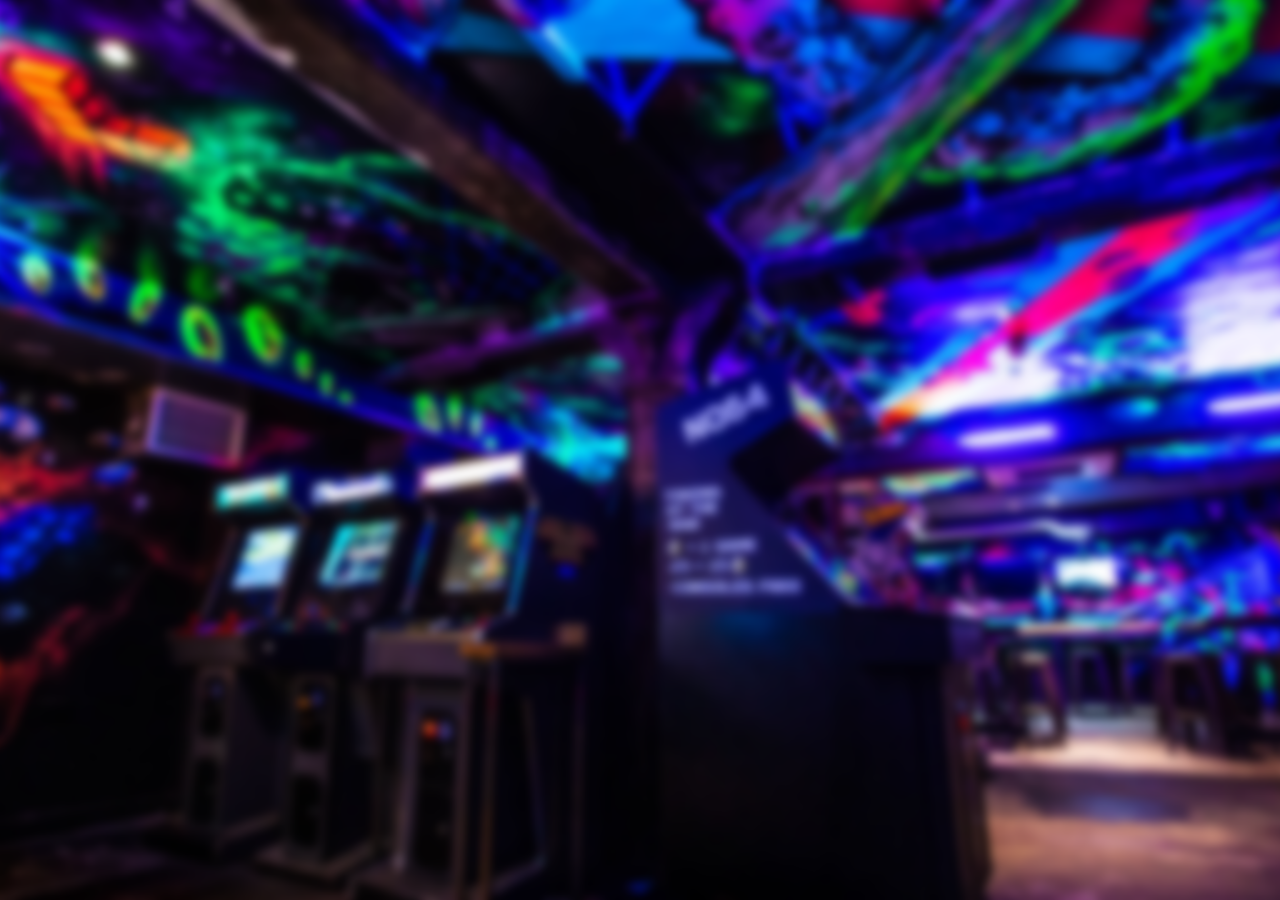
==== drumkit.html @ 2a6be532 ". ." ====
<!DOCTYPE html>
<html lang="en">
<head>
    <meta charset="UTF-8">
    <meta http-equiv="X-UA-Compatible" content="IE=edge">
    <meta name="viewport" content="width=device-width, initial-scale=1.0">
    <link rel="stylesheet" href="keycode.css">    
    <title>Document</title>
</head>
<body>


    


<script src="welcomemsg.js"></script>
<script src="keycode.js"></script>
</body>
</html>
---- keycode.css ----
@import url('https://fonts.googleapis.com/css2?family=Comfortaa:wght@700&family=Kanit:wght@500&display=swap');

html {
    /* 62.5% of 16px base font size is 10px */
    font-size: 62.5%;
}
/* 
#task-box {
    display: none;
} */

.hidden {
    display:none;
}

.base-body {
    color:red;
}

.dark-mode {
    color:red;
}

loginForm {
    width: 100px;

}

button {
    background-color: black;
    padding: 15px;
    border: 2px solid (140, 140, 140);
}

button:hover {
    background-color: black;
    color: black;
    border: 2px solid rgb(44, 44, 44);
    border-radius: 4px;
    cursor: pointer;
}


* {
    box-sizing: border-box;
    font-family: 'Kanit', sans-serif;
    color: white;
    font-size: 20px;}
    
#navbar {
    display:flex;
    flex-wrap: wrap;
    justify-content: center;
    background: hsl(260 89% 31% / 50%);
    /* background: green; */
    backdrop-filter: blur(3rem);
    border-radius: 1rem;
    padding: 1.5rem;
    min-width: 20rem;
    max-width: 75rem;
    /* font-size: 20px; */
    margin: 0 auto;
    gap: 1rem;
    color: white;
    border-radius: 0.5rem;
    border-style: solid;
    border-width: 0.15rem;
}

#navbar a{
    max-block-size: 100%;
    text-decoration : none;
    font-size: 16px;
    color: #ffffff;
    background-color: hsl(260 39% 31% / 25%);
    /* background-color: hsl(260 39% 31% / 25%); */

    border-radius: 1rem;
    padding:0.5rem;
    transition: all 250ms ease;
}

#navbar a:hover,
:focus{
    padding: 0.5rem 1rem 0.5rem 1rem;
    color: #e6a5bb;
}

ul {
    list-style-type: circle;
    font-size: 10px;
}

#logosize{
    width: 200px;
    transition: width 250ms ease;
    opacity: 0;
    animation: fadeinlogo 600ms ease-out forwards;
    animation-delay: 0.4s;
}

@keyframes fadeinlogo {
    0%{
        transform: translateY(110%);
        opacity: 0;
    }
    30%{
        opacity:0;
    }
    100%{
        transform: translateY(0);
        opacity: 100%;
    }
}
/* 
.froglogo{
    height: 20rem;
    overflow: hidden;
} */

#logosize:hover{
    width:250px
}

h1.index {
    font-size: clamp(3rem, 6vw, 5rem);
    color:white;
    margin: 50px 0px 0px 0px;
}

h1.contact{
    font-size: clamp(3rem, 12vw, 5rem);
    color:white;
    margin: 50px 0px 0px 0px;
}
h1.about{
    font-size: clamp(3rem, 12vw, 5rem);
    color:white;
    margin: 50px 0px 0px 0px;
}

h2 {
    font-size: clamp(1rem, 6vw, 3rem);
    color:white;
    margin-top: 0%;
}

.promocode{
    font-size: 2rem;
    color: white;
    max-width: 50rem;
    margin: 4rem auto;
    padding: 1rem 3rem 1rem 3rem;
    background: hsl(260 89% 31% / 50%);
    backdrop-filter: blur(2rem);
    border-radius: 0.5rem;
    border-style: solid;
    border-width: 0.15rem;
}

.boxtext{

    font-size:13px;
}

.listtext{

    font-size:10px;
}

.specialheading{
    font-size: 2rem;
    color: white;
    max-width: 75rem;
    margin: 4rem auto;
    padding: 1rem 3rem 1rem 3rem;
    background: hsl(260 89% 31% / 50%);
    backdrop-filter: blur(2rem);
    border-radius: 0.5rem;
    border-style: solid;
    border-width: 0.15rem;
}

.specialheading3{
    flex: auto;
    font-size: 2rem;
    color: white;
    max-width: 75rem;
    /* width: 75%; */
    /* max-width: 50%; */
    margin: 4rem auto;
    padding: 1rem 3rem 1rem 3rem;
    background: hsl(260 89% 31% / 50%);
    backdrop-filter: blur(2rem);
    border-radius: 0.5rem;
    border-style: solid;
    border-width: 0.15rem;
}


.specialheading2{
    font-size: 1.5rem;
    color: white;
    max-width: 50rem;
    margin: 4rem auto;
    padding: 1rem 3rem 1rem 3rem;
    background: hsl(260 89% 31% / 50%);
    backdrop-filter: blur(2rem);
    border-radius: 0.5rem;
    border-style: solid;
    border-width: 0.15rem;
}

.specialheading3{
    font-size: 1.7rem;
    color: white;
    min-width: 500px;
    max-width: 50rem;
    margin: 4rem auto;
    padding: 1rem 3rem 1rem 3rem;
    background: hsl(260 89% 31% / 50%);
    backdrop-filter: blur(2rem);
    border-radius: 0.5rem;
    border-style: solid;
    border-width: 0.15rem;
}

.specialheading4{
    font-size: 1.5rem;
    color: white;
    min-width: 300px;
    /* max-width: 50rem; */
    margin: 4rem auto;
    padding: 1rem 3rem 1rem 3rem;
    background: hsl(260 89% 31% / 50%);
    backdrop-filter: blur(2rem);
    border-radius: 0.5rem;
    border-style: solid;
    border-width: 0.15rem;
}

.center{
    text-align: center;
}

body{
    background-image: url("background2.png");
    background-size:cover;
    background-repeat: no-repeat;
    background-attachment:fixed;
    background-position: center;
}

.imgadjust{
    display:flex;
    flex-wrap: wrap;
    width: 60%;
    margin:0 auto;
    align-content: center;
    min-width: 20%;
}

.imgadjust img{
    width: 32%;
    background: hsl(132 72% 39% / 60%);
    padding: 5px;
    border-radius: 15px; 
    margin: 0.3%;
}

@media (max-width: 50rem){
    .imgadjust{
        flex-direction: column;
    }
    .imgadjust img{
        width: 100%;
    }
    #contactscreen{
        flex-direction: column;
    }
    .contactimg{
        margin: 0 auto;
    }
}

#contactscreen{
    display:flex;
    justify-content: center;
    font-size: clamp(1rem, 4vw, 2rem);
    color:white;

}

.contactimg{
    min-width: 20rem;
    max-width: 25rem;
}

.contactimg img{
    width: 100%;
    animation: fadeinside 600ms ease-out forwards;
    opacity: 0;
    animation-delay: 0.4s;
}

@keyframes fadeinside {
    0%{
        transform: translateX(-110%);
        opacity: 0;
    }
    30%{
        opacity:0;
    }
    100%{
        transform: translateX(0);
        opacity: 100%;
    }
}

#contactlist{
    margin:0 auto;
    max-width: 50rem;
    padding: 1rem 3rem 1rem 3rem;
    background: hsl(132 72% 39% / 60%);  
    backdrop-filter: blur(2rem);
    border-radius: 2.5rem;
    border-style: solid;
    border-width: 0.5rem;
    border-color: white;
}

#contactlist p > span{
    font-family: Arial, Helvetica, sans-serif;
    font-weight: bold;
    justify-content: space-between
}



#readybutton{
    color:black;
    opacity:80;
}

#emailinput{
color:black;

}

#emailinput::placeholder{
    color: black;
    opacity:80;
}

#linebreaker1::after{
    content: "\a";
    white-space: pre;
}

#linebreaker2::before{
    content: "\a";
    white-space: pre;
}

#wallstcontact{
    /* height: 200px; */
    display:flex;
    /* width:auto; */
    justify-content: center;
    /* max-width: fit-content; */
    /* max-width: 1%; */
    
}

.wallstcontactimg img{
    min-width: 30%;
    /* height: 350px; */
    /* width: 80%; */
    /* max-height: 400px; */
    /* height: 300px; */
    padding: 1rem;
    background: hsl(260 89% 31% / 50%); 
    backdrop-filter: blur(2rem);
    /* border-radius: 3rem; */
    /* placeholder */
    border-style: solid;
    border-width: 0.15rem;
    border-color: white;
    opacity: 80%;
    /* max-width: fit-content; */
    /* animation: grow 600ms ease-out forwards; */
    /* opacity: 0; */
    /* animation-delay: 0.4s; */ 
    
}

.wallstcontactimg2 img{
    max-width: 40%;
    /* height: 350px; */
    /* width: 80%; */
    /* max-height: 400px; */
    /* height: 300px; */
    padding: 1rem;
    background: hsl(260 89% 31% / 50%); 
    backdrop-filter: blur(2rem);
    /* border-radius: 3rem; */
    /* placeholder */
    border-style: solid;
    border-width: 0.15rem;
    border-color: white;
    opacity: 80%;

}


#wallstreetarcade{
    /* height: 200px; */
    display:flex;
    /* width:auto; */
    justify-content: center;
    /* max-width: fit-content; */
    /* max-width: 1%; */
    
}

.wallstreetarcadeimg img{
    min-width: 90%;
    /* height: 350px; */
    /* width: 80%; */
    /* max-height: 400px; */
    /* height: 300px; */
    padding: 1rem;
    background: hsl(260 89% 31% / 50%); 
    backdrop-filter: blur(2rem);
    border-radius: 3rem;
    /* placeholder */
    border-style: solid;
    border-width: 0.15rem;
    border-color: white;
    opacity: 80%;
    /* max-width: fit-content; */
    /* animation: grow 600ms ease-out forwards; */
    /* opacity: 0; */
    /* animation-delay: 0.4s; */ 
    
}

.modalwallst {

    color:black;
}

.contactform {
font-size: 15px;

}

.biggerbtn {

font-size: 15px;

}

.wallstreetarcadeimg2 img{
    min-width: 90%;
    /* height: 350px; */
    /* width: 80%; */
    /* max-height: 400px; */
    /* height: 300px; */
    padding: 1rem;
    background: hsl(260 89% 31% / 50%); 
    backdrop-filter: blur(2rem);
    border-radius: 3rem;
    /* placeholder */
    border-style: solid;
    border-width: 0.15rem;
    border-color: white;
    opacity: 100%;
    /* max-width: fit-content; */
    /* animation: grow 600ms ease-out forwards; */
    /* opacity: 0; */
    /* animation-delay: 0.4s; */ 
    
}

@keyframes grow {
    0%{
        max-width: 0rem;
        opacity: 0;
    }
    100%{     
        min-width: 10rem;
        max-width: 27rem;
        opacity: 100%;
    }
}


#flex-container {
    display: flex;
    justify-content: center;

    

    /* background-color: DodgerBlue; */
}

#flex-container > div {
    margin: 3px;
    padding: 3px;
    justify-content: center;

}

#container2 {
    display: flex;
    justify-content: center;
    /* background-color: DodgerBlue; */
}

#container2 > div {
    margin: 13px;
    padding: 13px;
    justify-content: center;
}






#adjust1 {
    /* max-width:30%;
    width: 30%;
    width: 30vw;
    viewport-fit: 30%; */
    justify-content: center;

    /* width:30%; */
}

#adjust2 {
    /* min-width:70%; */
    justify-content: center;

}

.address {
    /* font-size:13px; */
    font-size: 10;
}

#waifu{
    /* height: 200px; */
    display:flex;
    justify-content: center;
    /* max-width: fit-content; */
    /* max-width: 1%; */
    
}

.waifuimg img{
    /* height: 10%;
    width: 50%; */
    /* viewheihght */
    min-height: 20%;
    max-height: 60%;
    /* max-height: 400px; */
    /* height: 300px; */
    padding: 1rem;
    background: hsl(260 89% 31% / 50%); 
    backdrop-filter: blur(2rem);
    border-radius: 3rem;
    border-style: solid;
    border-width: 0.15rem;
    border-color: white;
    /* max-width: fit-content; */
    /* animation: grow 600ms ease-out forwards; */
    /* opacity: 0; */
    /* animation-delay: 0.4s; */
    
}


input {
    width: 200px;
}



label {
    width: 150px;
    font-size: 15px;
    justify-content: left;
    text-align: left;
    padding: 15px;  
}

.labeltest {
    display: flex;
    align-items:center;
    justify-content: center;
/* alignment */

    /* flex-wrap: wrap; */
    width: 150px;
    font-size: 15px;
    /* text-align: left; */
    padding: 15px;  
}

.formcenter{
    align-self: center;
    align-items:center;
    justify-content: center;
    text-align: center;
}

form {
    text-align: center;
}

input {
    text-align: center;
}


/* 
justify-content
align-items
flex-direction
order
align-self
flex-wrap
flex-flow
align-content */


.container2507{
    display: flex;
    justify-content: center;
    align-items: center;
    /* height: 100vh; */
    /* font-family: 'Vibur', cursive;
    font-size: 2em; */
    /* color: #666; */
   }
   /* .fa{
     margin-left: 20px;
     color: #b3b300;
   } */
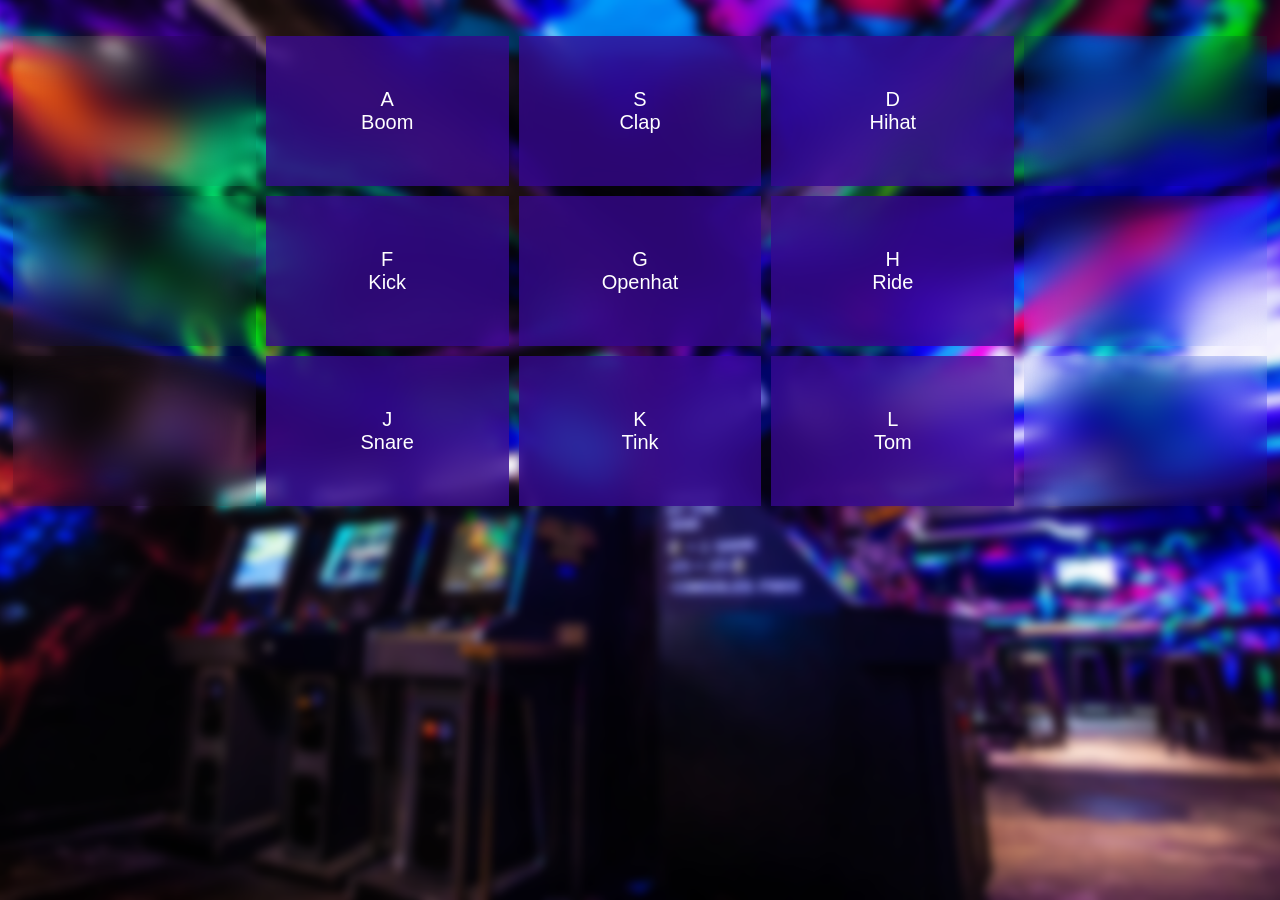
==== commit 23b392d1: ". ." ====
--- a/drumkit.html
+++ b/drumkit.html
@@ -4,16 +4,52 @@
     <meta charset="UTF-8">
     <meta http-equiv="X-UA-Compatible" content="IE=edge">
     <meta name="viewport" content="width=device-width, initial-scale=1.0">
-    <link rel="stylesheet" href="keycode.css">    
+    <link rel="stylesheet" href="drumkit.css">    
     <title>Document</title>
 </head>
 <body>
 
+<br>
 
-    
+    <div class="row">
+        <div class="col col2"></div>
+
+<!-- drums -->
+        <div class="col"><p class="center"> A<br>Boom</p></div>
+        <div class="col"><p class="center"> S<br>Clap</p></div>
+        <div class="col"><p class="center"> D<br>Hihat</p></div>
+<!-- end drums -->
+
+        <div class="col col2"></div>
+      </div>
 
 
-<script src="welcomemsg.js"></script>
-<script src="keycode.js"></script>
+      <div class="row">
+        <div class="col col2"></div>
+<!-- drums -->
+<div class="col"><p class="center"> F<br>Kick</p></div>
+<div class="col"><p class="center"> G<br>Openhat</p></div>
+<div class="col"><p class="center"> H<br>Ride</p></div>
+<!-- end drums -->
+        
+        <div class="col col2"></div>
+      </div>
+
+
+      <div class="row">
+        <div class="col col2"></div>
+<!-- drums -->
+<div class="col"><p class="center"> J<br>Snare</p></div>
+<div class="col"><p class="center"> K<br>Tink</p></div>
+<div class="col"><p class="center"> L<br>Tom</p></div>
+<!-- end drums -->
+        
+        <div class="col col2"></div>
+      </div>
+
+<br><br><br>
+
+
+<script src="drumkit.js"></script>
 </body>
 </html>
--- a/drumkit.css
+++ b/drumkit.css
@@ -0,0 +1,677 @@
+
+.row {
+    display: flex;
+    flex-wrap: wrap;
+  }
+  
+  .col {
+    flex: 1 0 18%; /* The important bit. This percentage decides your columns. 
+   The percent can be px. It just represents your minimum starting width.
+    */
+    margin: 5px;
+    background: hsl(260 89% 31% / 75%);
+    backdrop-filter: blur(2rem);
+    width: 150px;
+    height: 150px;
+    color: white;
+    display: flex;
+    align-items: center;
+    justify-content: center;
+  }
+
+  .col2 {
+    background: rgba(201, 76, 76, 0.0);
+  }
+
+
+  @import url('https://fonts.googleapis.com/css2?family=Comfortaa:wght@700&family=Kanit:wght@500&display=swap');
+
+html {
+    /* 62.5% of 16px base font size is 10px */
+    font-size: 62.5%;
+}
+/* 
+#task-box {
+    display: none;
+} */
+
+.hidden {
+    display:none;
+}
+
+.base-body {
+    color:red;
+}
+
+.dark-mode {
+    color:red;
+}
+
+loginForm {
+    width: 100px;
+
+}
+
+button {
+    background-color: black;
+    padding: 15px;
+    border: 2px solid (140, 140, 140);
+}
+
+button:hover {
+    background-color: black;
+    color: black;
+    border: 2px solid rgb(44, 44, 44);
+    border-radius: 4px;
+    cursor: pointer;
+}
+
+
+* {
+    box-sizing: border-box;
+    font-family: 'Kanit', sans-serif;
+    color: white;
+    font-size: 20px;}
+    
+#navbar {
+    display:flex;
+    flex-wrap: wrap;
+    justify-content: center;
+    background: hsl(260 89% 31% / 50%);
+    /* background: green; */
+    backdrop-filter: blur(3rem);
+    border-radius: 1rem;
+    padding: 1.5rem;
+    min-width: 20rem;
+    max-width: 75rem;
+    /* font-size: 20px; */
+    margin: 0 auto;
+    gap: 1rem;
+    color: white;
+    border-radius: 0.5rem;
+    border-style: solid;
+    border-width: 0.15rem;
+}
+
+#navbar a{
+    max-block-size: 100%;
+    text-decoration : none;
+    font-size: 16px;
+    color: #ffffff;
+    background-color: hsl(260 39% 31% / 25%);
+    /* background-color: hsl(260 39% 31% / 25%); */
+
+    border-radius: 1rem;
+    padding:0.5rem;
+    transition: all 250ms ease;
+}
+
+#navbar a:hover,
+:focus{
+    padding: 0.5rem 1rem 0.5rem 1rem;
+    color: #e6a5bb;
+}
+
+ul {
+    list-style-type: circle;
+    font-size: 10px;
+}
+
+#logosize{
+    width: 200px;
+    transition: width 250ms ease;
+    opacity: 0;
+    animation: fadeinlogo 600ms ease-out forwards;
+    animation-delay: 0.4s;
+}
+
+@keyframes fadeinlogo {
+    0%{
+        transform: translateY(110%);
+        opacity: 0;
+    }
+    30%{
+        opacity:0;
+    }
+    100%{
+        transform: translateY(0);
+        opacity: 100%;
+    }
+}
+/* 
+.froglogo{
+    height: 20rem;
+    overflow: hidden;
+} */
+
+#logosize:hover{
+    width:250px
+}
+
+h1.index {
+    font-size: clamp(3rem, 6vw, 5rem);
+    color:white;
+    margin: 50px 0px 0px 0px;
+}
+
+h1.contact{
+    font-size: clamp(3rem, 12vw, 5rem);
+    color:white;
+    margin: 50px 0px 0px 0px;
+}
+h1.about{
+    font-size: clamp(3rem, 12vw, 5rem);
+    color:white;
+    margin: 50px 0px 0px 0px;
+}
+
+h2 {
+    font-size: clamp(1rem, 6vw, 3rem);
+    color:white;
+    margin-top: 0%;
+}
+
+.promocode{
+    font-size: 2rem;
+    color: white;
+    max-width: 50rem;
+    margin: 4rem auto;
+    padding: 1rem 3rem 1rem 3rem;
+    background: hsl(260 89% 31% / 50%);
+    backdrop-filter: blur(2rem);
+    border-radius: 0.5rem;
+    border-style: solid;
+    border-width: 0.15rem;
+}
+
+.boxtext{
+
+    font-size:13px;
+}
+
+.listtext{
+
+    font-size:10px;
+}
+
+.specialheading{
+    font-size: 2rem;
+    color: white;
+    max-width: 75rem;
+    margin: 4rem auto;
+    padding: 1rem 3rem 1rem 3rem;
+    background: hsl(260 89% 31% / 50%);
+    backdrop-filter: blur(2rem);
+    border-radius: 0.5rem;
+    border-style: solid;
+    border-width: 0.15rem;
+}
+
+.specialheading3{
+    flex: auto;
+    font-size: 2rem;
+    color: white;
+    max-width: 75rem;
+    /* width: 75%; */
+    /* max-width: 50%; */
+    margin: 4rem auto;
+    padding: 1rem 3rem 1rem 3rem;
+    background: hsl(260 89% 31% / 50%);
+    backdrop-filter: blur(2rem);
+    border-radius: 0.5rem;
+    border-style: solid;
+    border-width: 0.15rem;
+}
+
+
+.specialheading2{
+    font-size: 1.5rem;
+    color: white;
+    max-width: 50rem;
+    margin: 4rem auto;
+    padding: 1rem 3rem 1rem 3rem;
+    background: hsl(260 89% 31% / 50%);
+    backdrop-filter: blur(2rem);
+    border-radius: 0.5rem;
+    border-style: solid;
+    border-width: 0.15rem;
+}
+
+.specialheading3{
+    font-size: 1.7rem;
+    color: white;
+    min-width: 500px;
+    max-width: 50rem;
+    margin: 4rem auto;
+    padding: 1rem 3rem 1rem 3rem;
+    background: hsl(260 89% 31% / 50%);
+    backdrop-filter: blur(2rem);
+    border-radius: 0.5rem;
+    border-style: solid;
+    border-width: 0.15rem;
+}
+
+.specialheading4{
+    font-size: 1.5rem;
+    color: white;
+    min-width: 300px;
+    /* max-width: 50rem; */
+    margin: 4rem auto;
+    padding: 1rem 3rem 1rem 3rem;
+    background: hsl(260 89% 31% / 50%);
+    backdrop-filter: blur(2rem);
+    border-radius: 0.5rem;
+    border-style: solid;
+    border-width: 0.15rem;
+}
+
+.center{
+    text-align: center;
+}
+
+body{
+    background-image: url("background2.png");
+    background-size:cover;
+    background-repeat: no-repeat;
+    background-attachment:fixed;
+    background-position: center;
+}
+
+.imgadjust{
+    display:flex;
+    flex-wrap: wrap;
+    width: 60%;
+    margin:0 auto;
+    align-content: center;
+    min-width: 20%;
+}
+
+.imgadjust img{
+    width: 32%;
+    background: hsl(132 72% 39% / 60%);
+    padding: 5px;
+    border-radius: 15px; 
+    margin: 0.3%;
+}
+
+@media (max-width: 50rem){
+    .imgadjust{
+        flex-direction: column;
+    }
+    .imgadjust img{
+        width: 100%;
+    }
+    #contactscreen{
+        flex-direction: column;
+    }
+    .contactimg{
+        margin: 0 auto;
+    }
+}
+
+#contactscreen{
+    display:flex;
+    justify-content: center;
+    font-size: clamp(1rem, 4vw, 2rem);
+    color:white;
+
+}
+
+.contactimg{
+    min-width: 20rem;
+    max-width: 25rem;
+}
+
+.contactimg img{
+    width: 100%;
+    animation: fadeinside 600ms ease-out forwards;
+    opacity: 0;
+    animation-delay: 0.4s;
+}
+
+@keyframes fadeinside {
+    0%{
+        transform: translateX(-110%);
+        opacity: 0;
+    }
+    30%{
+        opacity:0;
+    }
+    100%{
+        transform: translateX(0);
+        opacity: 100%;
+    }
+}
+
+#contactlist{
+    margin:0 auto;
+    max-width: 50rem;
+    padding: 1rem 3rem 1rem 3rem;
+    background: hsl(132 72% 39% / 60%);  
+    backdrop-filter: blur(2rem);
+    border-radius: 2.5rem;
+    border-style: solid;
+    border-width: 0.5rem;
+    border-color: white;
+}
+
+#contactlist p > span{
+    font-family: Arial, Helvetica, sans-serif;
+    font-weight: bold;
+    justify-content: space-between
+}
+
+
+
+#readybutton{
+    color:black;
+    opacity:80;
+}
+
+#emailinput{
+color:black;
+
+}
+
+#emailinput::placeholder{
+    color: black;
+    opacity:80;
+}
+
+#linebreaker1::after{
+    content: "\a";
+    white-space: pre;
+}
+
+#linebreaker2::before{
+    content: "\a";
+    white-space: pre;
+}
+
+#wallstcontact{
+    /* height: 200px; */
+    display:flex;
+    /* width:auto; */
+    justify-content: center;
+    /* max-width: fit-content; */
+    /* max-width: 1%; */
+    
+}
+
+.wallstcontactimg img{
+    min-width: 30%;
+    /* height: 350px; */
+    /* width: 80%; */
+    /* max-height: 400px; */
+    /* height: 300px; */
+    padding: 1rem;
+    background: hsl(260 89% 31% / 50%); 
+    backdrop-filter: blur(2rem);
+    /* border-radius: 3rem; */
+    /* placeholder */
+    border-style: solid;
+    border-width: 0.15rem;
+    border-color: white;
+    opacity: 80%;
+    /* max-width: fit-content; */
+    /* animation: grow 600ms ease-out forwards; */
+    /* opacity: 0; */
+    /* animation-delay: 0.4s; */ 
+    
+}
+
+.wallstcontactimg2 img{
+    max-width: 40%;
+    /* height: 350px; */
+    /* width: 80%; */
+    /* max-height: 400px; */
+    /* height: 300px; */
+    padding: 1rem;
+    background: hsl(260 89% 31% / 50%); 
+    backdrop-filter: blur(2rem);
+    /* border-radius: 3rem; */
+    /* placeholder */
+    border-style: solid;
+    border-width: 0.15rem;
+    border-color: white;
+    opacity: 80%;
+
+}
+
+
+#wallstreetarcade{
+    /* height: 200px; */
+    display:flex;
+    /* width:auto; */
+    justify-content: center;
+    /* max-width: fit-content; */
+    /* max-width: 1%; */
+    
+}
+
+.wallstreetarcadeimg img{
+    min-width: 90%;
+    /* height: 350px; */
+    /* width: 80%; */
+    /* max-height: 400px; */
+    /* height: 300px; */
+    padding: 1rem;
+    background: hsl(260 89% 31% / 50%); 
+    backdrop-filter: blur(2rem);
+    border-radius: 3rem;
+    /* placeholder */
+    border-style: solid;
+    border-width: 0.15rem;
+    border-color: white;
+    opacity: 80%;
+    /* max-width: fit-content; */
+    /* animation: grow 600ms ease-out forwards; */
+    /* opacity: 0; */
+    /* animation-delay: 0.4s; */ 
+    
+}
+
+.modalwallst {
+
+    color:black;
+}
+
+.contactform {
+font-size: 15px;
+
+}
+
+.biggerbtn {
+
+font-size: 15px;
+
+}
+
+.wallstreetarcadeimg2 img{
+    min-width: 90%;
+    /* height: 350px; */
+    /* width: 80%; */
+    /* max-height: 400px; */
+    /* height: 300px; */
+    padding: 1rem;
+    background: hsl(260 89% 31% / 50%); 
+    backdrop-filter: blur(2rem);
+    border-radius: 3rem;
+    /* placeholder */
+    border-style: solid;
+    border-width: 0.15rem;
+    border-color: white;
+    opacity: 100%;
+    /* max-width: fit-content; */
+    /* animation: grow 600ms ease-out forwards; */
+    /* opacity: 0; */
+    /* animation-delay: 0.4s; */ 
+    
+}
+
+@keyframes grow {
+    0%{
+        max-width: 0rem;
+        opacity: 0;
+    }
+    100%{     
+        min-width: 10rem;
+        max-width: 27rem;
+        opacity: 100%;
+    }
+}
+
+
+#flex-container {
+    display: flex;
+    justify-content: center;
+
+    
+
+    /* background-color: DodgerBlue; */
+}
+
+#flex-container > div {
+    margin: 3px;
+    padding: 3px;
+    justify-content: center;
+
+}
+
+#container2 {
+    display: flex;
+    justify-content: center;
+    /* background-color: DodgerBlue; */
+}
+
+#container2 > div {
+    margin: 13px;
+    padding: 13px;
+    justify-content: center;
+}
+
+
+
+
+
+
+#adjust1 {
+    /* max-width:30%;
+    width: 30%;
+    width: 30vw;
+    viewport-fit: 30%; */
+    justify-content: center;
+
+    /* width:30%; */
+}
+
+#adjust2 {
+    /* min-width:70%; */
+    justify-content: center;
+
+}
+
+.address {
+    /* font-size:13px; */
+    font-size: 10;
+}
+
+#waifu{
+    /* height: 200px; */
+    display:flex;
+    justify-content: center;
+    /* max-width: fit-content; */
+    /* max-width: 1%; */
+    
+}
+
+.waifuimg img{
+    /* height: 10%;
+    width: 50%; */
+    /* viewheihght */
+    min-height: 20%;
+    max-height: 60%;
+    /* max-height: 400px; */
+    /* height: 300px; */
+    padding: 1rem;
+    background: hsl(260 89% 31% / 50%); 
+    backdrop-filter: blur(2rem);
+    border-radius: 3rem;
+    border-style: solid;
+    border-width: 0.15rem;
+    border-color: white;
+    /* max-width: fit-content; */
+    /* animation: grow 600ms ease-out forwards; */
+    /* opacity: 0; */
+    /* animation-delay: 0.4s; */
+    
+}
+
+
+input {
+    width: 200px;
+}
+
+
+
+label {
+    width: 150px;
+    font-size: 15px;
+    justify-content: left;
+    text-align: left;
+    padding: 15px;  
+}
+
+.labeltest {
+    display: flex;
+    align-items:center;
+    justify-content: center;
+/* alignment */
+
+    /* flex-wrap: wrap; */
+    width: 150px;
+    font-size: 15px;
+    /* text-align: left; */
+    padding: 15px;  
+}
+
+.formcenter{
+    align-self: center;
+    align-items:center;
+    justify-content: center;
+    text-align: center;
+}
+
+form {
+    text-align: center;
+}
+
+input {
+    text-align: center;
+}
+
+
+/* 
+justify-content
+align-items
+flex-direction
+order
+align-self
+flex-wrap
+flex-flow
+align-content */
+
+
+.container2507{
+    display: flex;
+    justify-content: center;
+    align-items: center;
+    /* height: 100vh; */
+    /* font-family: 'Vibur', cursive;
+    font-size: 2em; */
+    /* color: #666; */
+   }
+   /* .fa{
+     margin-left: 20px;
+     color: #b3b300;
+   } */
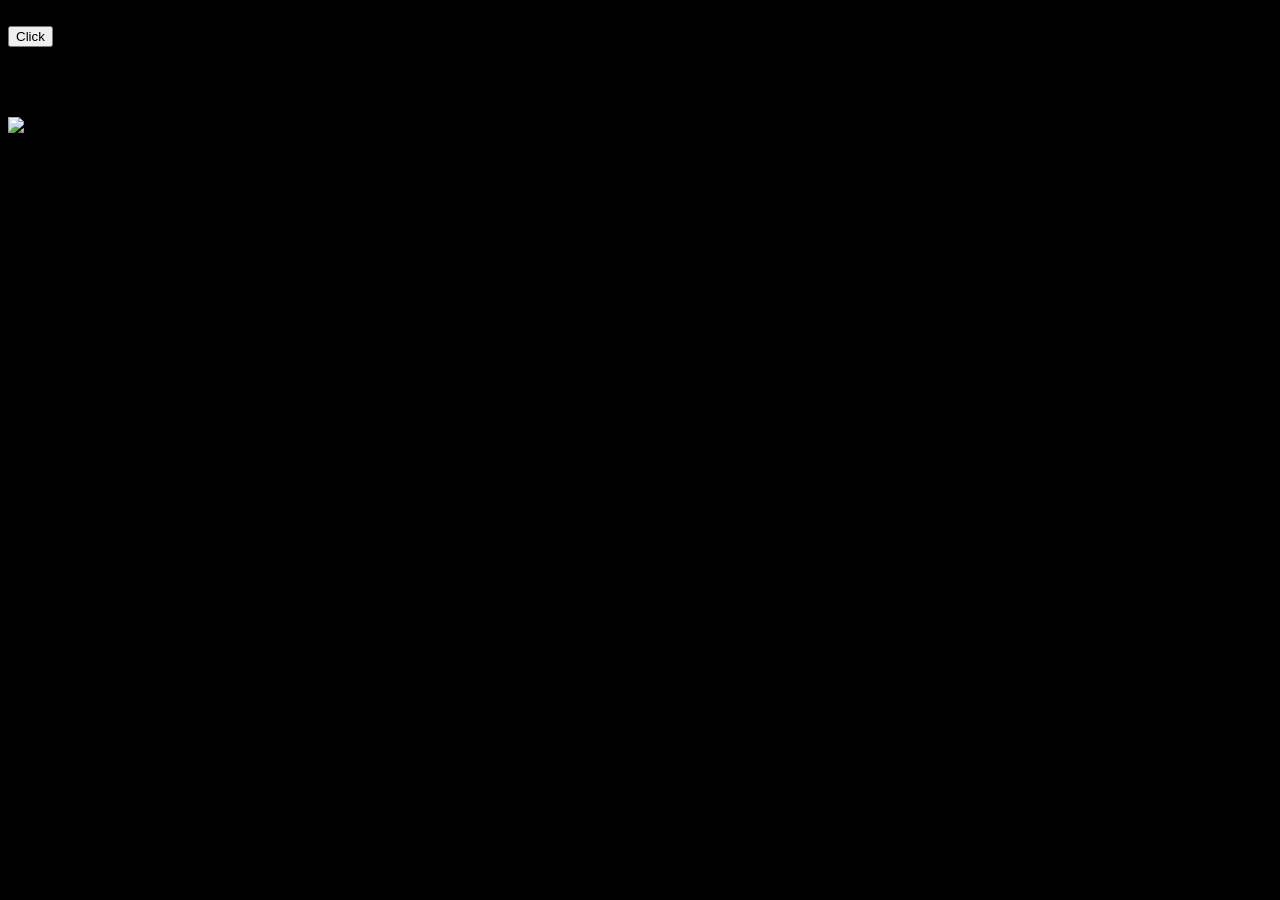
==== commit 6f63b57b: ". ." ====
--- a/drumkit.html
+++ b/drumkit.html
@@ -9,16 +9,30 @@
 </head>
 <body>
 
+    <audio id="audio" controls style="display:none">
+        <source src="sounds/boom.wav" type="audio/mpeg"> Your browser does not support the audio element.
+      </audio>
+
+      <audio id="audio2" controls style="display:none">
+        <source src="sounds/clap.wav" type="audio/mpeg"> Your browser does not support the audio element.
+      </audio>
+
 <br>
+
+<button onclick="audio.play()">Click</button>
 
     <div class="row">
         <div class="col col2"></div>
 
 <!-- drums -->
-        <div class="col"><p class="center"> A<br>Boom</p></div>
+        <div class="col"><p class="center"> A<br>Boom</p>
+            
+        <input type="image" src="150transparent" onclick="audio.play()">
+        </div>
         <div class="col"><p class="center"> S<br>Clap</p></div>
         <div class="col"><p class="center"> D<br>Hihat</p></div>
 <!-- end drums -->
+
 
         <div class="col col2"></div>
       </div>
--- a/drumkit.css
+++ b/drumkit.css
@@ -1,677 +1,190 @@
+@import url('https://fonts.googleapis.com/css2?family=Comfortaa:wght@700&family=Kanit:wght@500&display=swap');
+
+
+/* try 2 seperate flexboxes, 1 for 4 images each. gg. */
+.wrapper {
+    position: relative;
+}
+
+.text {
+    justify-content: center;
+    align-items: center;
+    display: flex;
+    color: #fff;
+    position: absolute;
+    top: 0;
+    left: 0;
+    right: 0;
+    bottom: 0;
+}
+
+.flexLocationImages {
+    display: flex;
+    /* flex: 33%; */
+    padding: 10px;
+    }
+
+    /* target images that have flexLocationImages applied */
+.flexLocationImages img
+{  
+    height:150px;
+    width:150px;
+}
+
+input {
+    border: 0;
+}
+
+
+
+
+.selectZoom {
+    transition: transform .7s ease-in-out;
+}
+.selectZoom:hover {
+    transform: scale(1.1);
+}
+
+.selectZoom2 {
+    transition: transform .7s ease-in-out;
+}
+.selectZoom2:hover {
+    transform: scale(1.15);
+}
 
 .row {
     display: flex;
     flex-wrap: wrap;
   }
   
-  .col {
-    flex: 1 0 18%; /* The important bit. This percentage decides your columns. 
-   The percent can be px. It just represents your minimum starting width.
-    */
-    margin: 5px;
-    background: hsl(260 89% 31% / 75%);
-    backdrop-filter: blur(2rem);
-    width: 150px;
-    height: 150px;
-    color: white;
-    display: flex;
-    align-items: center;
-    justify-content: center;
-  }
-
-  .col2 {
-    background: rgba(201, 76, 76, 0.0);
-  }
 
 
-  @import url('https://fonts.googleapis.com/css2?family=Comfortaa:wght@700&family=Kanit:wght@500&display=swap');
-
-html {
-    /* 62.5% of 16px base font size is 10px */
-    font-size: 62.5%;
-}
-/* 
-#task-box {
-    display: none;
-} */
-
-.hidden {
-    display:none;
-}
-
-.base-body {
-    color:red;
-}
-
-.dark-mode {
-    color:red;
-}
-
-loginForm {
-    width: 100px;
-
-}
-
-button {
-    background-color: black;
-    padding: 15px;
-    border: 2px solid (140, 140, 140);
-}
-
-button:hover {
-    background-color: black;
-    color: black;
-    border: 2px solid rgb(44, 44, 44);
-    border-radius: 4px;
-    cursor: pointer;
-}
-
-
-* {
-    box-sizing: border-box;
-    font-family: 'Kanit', sans-serif;
-    color: white;
-    font-size: 20px;}
-    
-#navbar {
-    display:flex;
-    flex-wrap: wrap;
-    justify-content: center;
-    background: hsl(260 89% 31% / 50%);
-    /* background: green; */
-    backdrop-filter: blur(3rem);
-    border-radius: 1rem;
-    padding: 1.5rem;
-    min-width: 20rem;
-    max-width: 75rem;
-    /* font-size: 20px; */
-    margin: 0 auto;
-    gap: 1rem;
-    color: white;
-    border-radius: 0.5rem;
-    border-style: solid;
-    border-width: 0.15rem;
-}
-
-#navbar a{
-    max-block-size: 100%;
-    text-decoration : none;
-    font-size: 16px;
-    color: #ffffff;
-    background-color: hsl(260 39% 31% / 25%);
-    /* background-color: hsl(260 39% 31% / 25%); */
-
-    border-radius: 1rem;
-    padding:0.5rem;
-    transition: all 250ms ease;
-}
-
-#navbar a:hover,
-:focus{
-    padding: 0.5rem 1rem 0.5rem 1rem;
-    color: #e6a5bb;
-}
-
-ul {
-    list-style-type: circle;
-    font-size: 10px;
-}
-
-#logosize{
-    width: 200px;
-    transition: width 250ms ease;
-    opacity: 0;
-    animation: fadeinlogo 600ms ease-out forwards;
-    animation-delay: 0.4s;
-}
-
-@keyframes fadeinlogo {
-    0%{
-        transform: translateY(110%);
-        opacity: 0;
-    }
-    30%{
-        opacity:0;
-    }
-    100%{
-        transform: translateY(0);
-        opacity: 100%;
-    }
-}
-/* 
-.froglogo{
-    height: 20rem;
-    overflow: hidden;
-} */
-
-#logosize:hover{
-    width:250px
-}
-
-h1.index {
-    font-size: clamp(3rem, 6vw, 5rem);
-    color:white;
-    margin: 50px 0px 0px 0px;
-}
-
-h1.contact{
-    font-size: clamp(3rem, 12vw, 5rem);
-    color:white;
-    margin: 50px 0px 0px 0px;
-}
-h1.about{
-    font-size: clamp(3rem, 12vw, 5rem);
-    color:white;
-    margin: 50px 0px 0px 0px;
-}
-
-h2 {
-    font-size: clamp(1rem, 6vw, 3rem);
-    color:white;
-    margin-top: 0%;
-}
-
-.promocode{
-    font-size: 2rem;
-    color: white;
-    max-width: 50rem;
-    margin: 4rem auto;
-    padding: 1rem 3rem 1rem 3rem;
-    background: hsl(260 89% 31% / 50%);
-    backdrop-filter: blur(2rem);
-    border-radius: 0.5rem;
-    border-style: solid;
-    border-width: 0.15rem;
-}
-
-.boxtext{
-
-    font-size:13px;
-}
-
-.listtext{
-
-    font-size:10px;
-}
-
-.specialheading{
-    font-size: 2rem;
-    color: white;
-    max-width: 75rem;
-    margin: 4rem auto;
-    padding: 1rem 3rem 1rem 3rem;
-    background: hsl(260 89% 31% / 50%);
-    backdrop-filter: blur(2rem);
-    border-radius: 0.5rem;
-    border-style: solid;
-    border-width: 0.15rem;
-}
-
-.specialheading3{
-    flex: auto;
-    font-size: 2rem;
-    color: white;
-    max-width: 75rem;
-    /* width: 75%; */
-    /* max-width: 50%; */
-    margin: 4rem auto;
-    padding: 1rem 3rem 1rem 3rem;
-    background: hsl(260 89% 31% / 50%);
-    backdrop-filter: blur(2rem);
-    border-radius: 0.5rem;
-    border-style: solid;
-    border-width: 0.15rem;
-}
-
-
-.specialheading2{
-    font-size: 1.5rem;
-    color: white;
-    max-width: 50rem;
-    margin: 4rem auto;
-    padding: 1rem 3rem 1rem 3rem;
-    background: hsl(260 89% 31% / 50%);
-    backdrop-filter: blur(2rem);
-    border-radius: 0.5rem;
-    border-style: solid;
-    border-width: 0.15rem;
-}
-
-.specialheading3{
-    font-size: 1.7rem;
-    color: white;
-    min-width: 500px;
-    max-width: 50rem;
-    margin: 4rem auto;
-    padding: 1rem 3rem 1rem 3rem;
-    background: hsl(260 89% 31% / 50%);
-    backdrop-filter: blur(2rem);
-    border-radius: 0.5rem;
-    border-style: solid;
-    border-width: 0.15rem;
-}
-
-.specialheading4{
-    font-size: 1.5rem;
-    color: white;
-    min-width: 300px;
-    /* max-width: 50rem; */
-    margin: 4rem auto;
-    padding: 1rem 3rem 1rem 3rem;
-    background: hsl(260 89% 31% / 50%);
-    backdrop-filter: blur(2rem);
-    border-radius: 0.5rem;
-    border-style: solid;
-    border-width: 0.15rem;
-}
-
-.center{
-    text-align: center;
-}
-
 body{
-    background-image: url("background2.png");
+    background-color: #000;
+    /* background-image: url("background2.png"); */
     background-size:cover;
     background-repeat: no-repeat;
     background-attachment:fixed;
     background-position: center;
 }
 
-.imgadjust{
-    display:flex;
-    flex-wrap: wrap;
-    width: 60%;
-    margin:0 auto;
-    align-content: center;
-    min-width: 20%;
-}
-
-.imgadjust img{
-    width: 32%;
-    background: hsl(132 72% 39% / 60%);
-    padding: 5px;
-    border-radius: 15px; 
-    margin: 0.3%;
-}
-
-@media (max-width: 50rem){
-    .imgadjust{
-        flex-direction: column;
-    }
-    .imgadjust img{
-        width: 100%;
-    }
-    #contactscreen{
-        flex-direction: column;
-    }
-    .contactimg{
-        margin: 0 auto;
-    }
-}
-
-#contactscreen{
-    display:flex;
-    justify-content: center;
-    font-size: clamp(1rem, 4vw, 2rem);
-    color:white;
-
-}
-
-.contactimg{
-    min-width: 20rem;
-    max-width: 25rem;
-}
-
-.contactimg img{
-    width: 100%;
-    animation: fadeinside 600ms ease-out forwards;
-    opacity: 0;
-    animation-delay: 0.4s;
-}
-
-@keyframes fadeinside {
-    0%{
-        transform: translateX(-110%);
-        opacity: 0;
-    }
-    30%{
-        opacity:0;
-    }
-    100%{
-        transform: translateX(0);
-        opacity: 100%;
-    }
-}
-
-#contactlist{
-    margin:0 auto;
-    max-width: 50rem;
-    padding: 1rem 3rem 1rem 3rem;
-    background: hsl(132 72% 39% / 60%);  
-    backdrop-filter: blur(2rem);
-    border-radius: 2.5rem;
-    border-style: solid;
-    border-width: 0.5rem;
-    border-color: white;
-}
-
-#contactlist p > span{
-    font-family: Arial, Helvetica, sans-serif;
-    font-weight: bold;
-    justify-content: space-between
-}
-
-
-
-#readybutton{
-    color:black;
-    opacity:80;
-}
-
-#emailinput{
-color:black;
-
-}
-
-#emailinput::placeholder{
-    color: black;
-    opacity:80;
-}
-
-#linebreaker1::after{
-    content: "\a";
-    white-space: pre;
-}
-
-#linebreaker2::before{
-    content: "\a";
-    white-space: pre;
-}
-
-#wallstcontact{
-    /* height: 200px; */
-    display:flex;
-    /* width:auto; */
-    justify-content: center;
-    /* max-width: fit-content; */
-    /* max-width: 1%; */
-    
-}
-
-.wallstcontactimg img{
-    min-width: 30%;
-    /* height: 350px; */
-    /* width: 80%; */
-    /* max-height: 400px; */
-    /* height: 300px; */
-    padding: 1rem;
-    background: hsl(260 89% 31% / 50%); 
-    backdrop-filter: blur(2rem);
-    /* border-radius: 3rem; */
-    /* placeholder */
-    border-style: solid;
-    border-width: 0.15rem;
-    border-color: white;
-    opacity: 80%;
-    /* max-width: fit-content; */
-    /* animation: grow 600ms ease-out forwards; */
-    /* opacity: 0; */
-    /* animation-delay: 0.4s; */ 
-    
-}
-
-.wallstcontactimg2 img{
-    max-width: 40%;
-    /* height: 350px; */
-    /* width: 80%; */
-    /* max-height: 400px; */
-    /* height: 300px; */
-    padding: 1rem;
-    background: hsl(260 89% 31% / 50%); 
-    backdrop-filter: blur(2rem);
-    /* border-radius: 3rem; */
-    /* placeholder */
-    border-style: solid;
-    border-width: 0.15rem;
-    border-color: white;
-    opacity: 80%;
+input {
+    width: 200px;
+    text-align: center;
 
 }
 
 
-#wallstreetarcade{
-    /* height: 200px; */
-    display:flex;
-    /* width:auto; */
-    justify-content: center;
-    /* max-width: fit-content; */
-    /* max-width: 1%; */
-    
-}
-
-.wallstreetarcadeimg img{
-    min-width: 90%;
-    /* height: 350px; */
-    /* width: 80%; */
-    /* max-height: 400px; */
-    /* height: 300px; */
-    padding: 1rem;
-    background: hsl(260 89% 31% / 50%); 
-    backdrop-filter: blur(2rem);
-    border-radius: 3rem;
-    /* placeholder */
-    border-style: solid;
-    border-width: 0.15rem;
-    border-color: white;
-    opacity: 80%;
-    /* max-width: fit-content; */
-    /* animation: grow 600ms ease-out forwards; */
-    /* opacity: 0; */
-    /* animation-delay: 0.4s; */ 
-    
-}
-
-.modalwallst {
-
-    color:black;
-}
-
-.contactform {
-font-size: 15px;
-
-}
-
-.biggerbtn {
-
-font-size: 15px;
-
-}
-
-.wallstreetarcadeimg2 img{
-    min-width: 90%;
-    /* height: 350px; */
-    /* width: 80%; */
-    /* max-height: 400px; */
-    /* height: 300px; */
-    padding: 1rem;
-    background: hsl(260 89% 31% / 50%); 
-    backdrop-filter: blur(2rem);
-    border-radius: 3rem;
-    /* placeholder */
-    border-style: solid;
-    border-width: 0.15rem;
-    border-color: white;
-    opacity: 100%;
-    /* max-width: fit-content; */
-    /* animation: grow 600ms ease-out forwards; */
-    /* opacity: 0; */
-    /* animation-delay: 0.4s; */ 
-    
-}
-
-@keyframes grow {
-    0%{
-        max-width: 0rem;
-        opacity: 0;
-    }
-    100%{     
-        min-width: 10rem;
-        max-width: 27rem;
-        opacity: 100%;
-    }
-}
-
-
-#flex-container {
-    display: flex;
-    justify-content: center;
-
-    
-
-    /* background-color: DodgerBlue; */
-}
-
-#flex-container > div {
-    margin: 3px;
-    padding: 3px;
-    justify-content: center;
-
-}
-
-#container2 {
-    display: flex;
-    justify-content: center;
-    /* background-color: DodgerBlue; */
-}
-
-#container2 > div {
-    margin: 13px;
-    padding: 13px;
-    justify-content: center;
-}
+    /* Container holding the image and the text */
+.container {
+    position: relative;
+    text-align: center;
+    color: white;
+  }
+  
+  /* Bottom left text */
+  .bottom-left {
+    position: absolute;
+    bottom: 8px;
+    left: 16px;
+  }
+  
+  /* Top left text */
+  .top-left {
+    position: absolute;
+    top: 8px;
+    left: 16px;
+  }
+  
+  /* Top right text */
+  .top-right {
+    position: absolute;
+    top: 8px;
+    right: 16px;
+  }
+  
+  /* Bottom right text */
+  .bottom-right {
+    position: absolute;
+    bottom: 8px;
+    right: 16px;
+  }
+  
+  /* Centered text */
+  .centered {
+    position: absolute;
+    top: 50%;
+    left: 50%;
+    transform: translate(-50%, -50%);
+  } 
 
 
 
 
-
-
-#adjust1 {
-    /* max-width:30%;
-    width: 30%;
-    width: 30vw;
-    viewport-fit: 30%; */
-    justify-content: center;
-
-    /* width:30%; */
-}
-
-#adjust2 {
-    /* min-width:70%; */
-    justify-content: center;
-
-}
-
-.address {
-    /* font-size:13px; */
-    font-size: 10;
-}
-
-#waifu{
-    /* height: 200px; */
-    display:flex;
-    justify-content: center;
-    /* max-width: fit-content; */
-    /* max-width: 1%; */
-    
-}
-
-.waifuimg img{
-    /* height: 10%;
-    width: 50%; */
-    /* viewheihght */
-    min-height: 20%;
-    max-height: 60%;
-    /* max-height: 400px; */
-    /* height: 300px; */
-    padding: 1rem;
-    background: hsl(260 89% 31% / 50%); 
-    backdrop-filter: blur(2rem);
-    border-radius: 3rem;
-    border-style: solid;
-    border-width: 0.15rem;
-    border-color: white;
-    /* max-width: fit-content; */
-    /* animation: grow 600ms ease-out forwards; */
-    /* opacity: 0; */
-    /* animation-delay: 0.4s; */
-    
-}
-
-
-input {
-    width: 200px;
-}
-
-
-
-label {
-    width: 150px;
-    font-size: 15px;
-    justify-content: left;
-    text-align: left;
-    padding: 15px;  
-}
-
-.labeltest {
-    display: flex;
-    align-items:center;
-    justify-content: center;
-/* alignment */
-
-    /* flex-wrap: wrap; */
-    width: 150px;
-    font-size: 15px;
-    /* text-align: left; */
-    padding: 15px;  
-}
-
-.formcenter{
-    align-self: center;
-    align-items:center;
-    justify-content: center;
-    text-align: center;
-}
-
-form {
-    text-align: center;
-}
-
-input {
-    text-align: center;
-}
-
-
-/* 
-justify-content
-align-items
-flex-direction
-order
-align-self
-flex-wrap
-flex-flow
-align-content */
-
-
-.container2507{
-    display: flex;
-    justify-content: center;
-    align-items: center;
-    /* height: 100vh; */
-    /* font-family: 'Vibur', cursive;
-    font-size: 2em; */
-    /* color: #666; */
-   }
-   /* .fa{
-     margin-left: 20px;
-     color: #b3b300;
-   } */+/* CSS */
+.button-85 {
+    padding: 0.6em 2em;
+    border: none;
+    outline: none;
+    color: rgb(255, 255, 255);
+    background: #111;
+    cursor: pointer;
+    position: relative;
+    z-index: 0;
+    border-radius: 10px;
+    user-select: none;
+    -webkit-user-select: none;
+    touch-action: manipulation;
+  }
+  
+  .button-85:before {
+    content: "";
+    background: linear-gradient(
+      45deg,
+      #ff0000,
+      #ff7300,
+      #fffb00,
+      #48ff00,
+      #00ffd5,
+      #002bff,
+      #7a00ff,
+      #ff00c8,
+      #ff0000
+    );
+    position: absolute;
+    top: -2px;
+    left: -2px;
+    background-size: 400%;
+    z-index: -1;
+    filter: blur(5px);
+    -webkit-filter: blur(5px);
+    width: calc(100% + 4px);
+    height: calc(100% + 4px);
+    animation: glowing-button-85 20s linear infinite;
+    transition: opacity 0.3s ease-in-out;
+    border-radius: 10px;
+  }
+  
+  @keyframes glowing-button-85 {
+    0% {
+      background-position: 0 0;
+    }
+    50% {
+      background-position: 400% 0;
+    }
+    100% {
+      background-position: 0 0;
+    }
+  }
+  
+  .button-85:after {
+    z-index: -1;
+    content: "";
+    position: absolute;
+    width: 100%;
+    height: 100%;
+    background: #222;
+    left: 0;
+    top: 0;
+    border-radius: 10px;
+  }
